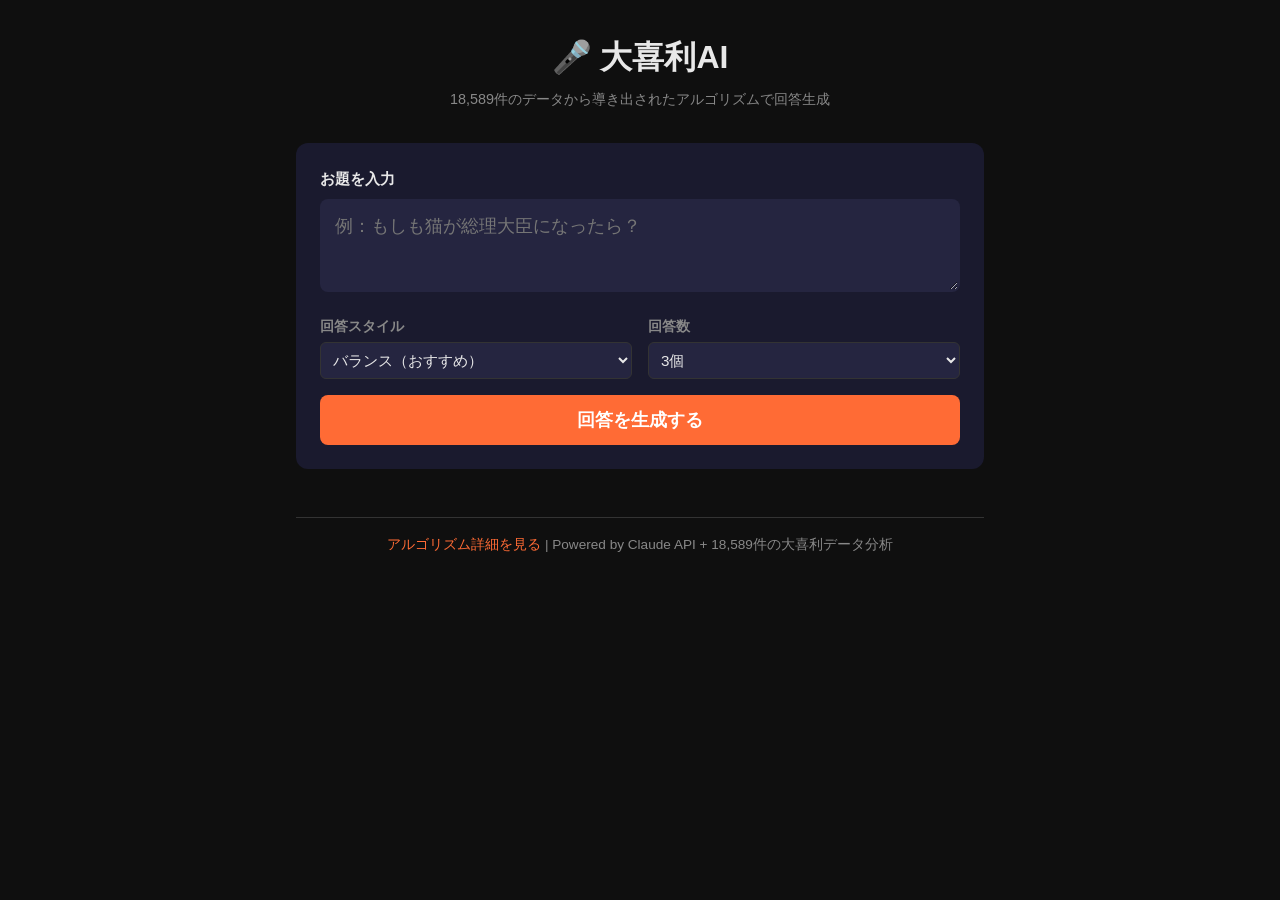
==== templates/index.html @ 943953a9 "大喜利回答AIジェネレーター初期コミット 18,589件の大喜利データベースを分析し、7大テクニックを導出。 Flask + Claude APIによるWeb回答生成ツール。  Co-Authored" ====
<!DOCTYPE html>
<html lang="ja">
<head>
    <meta charset="UTF-8">
    <meta name="viewport" content="width=device-width, initial-scale=1.0">
    <title>大喜利AI - 回答ジェネレーター</title>
    <link rel="stylesheet" href="/static/style.css">
</head>
<body>
    <div class="container">
        <header>
            <h1>🎤 大喜利AI</h1>
            <p class="subtitle">18,589件のデータから導き出されたアルゴリズムで回答生成</p>
        </header>

        <main>
            <div class="input-section">
                <label for="odai">お題を入力</label>
                <textarea id="odai" placeholder="例：もしも猫が総理大臣になったら？" rows="3"></textarea>

                <div class="options">
                    <div class="option-group">
                        <label for="style">回答スタイル</label>
                        <select id="style">
                            <option value="バランス">バランス（おすすめ）</option>
                            <option value="一言キラー">一言キラー（10文字以内）</option>
                            <option value="知的ユーモア">知的ユーモア（言葉遊び）</option>
                            <option value="シュール">シュール（予想外）</option>
                            <option value="あるある">あるある（共感系）</option>
                        </select>
                    </div>
                    <div class="option-group">
                        <label for="num">回答数</label>
                        <select id="num">
                            <option value="3" selected>3個</option>
                            <option value="5">5個</option>
                            <option value="1">1個</option>
                        </select>
                    </div>
                </div>

                <button id="generate-btn" onclick="generate()">回答を生成する</button>
            </div>

            <div id="loading" class="loading hidden">
                <div class="spinner"></div>
                <p>アルゴリズム適用中...</p>
            </div>

            <div id="results" class="results hidden">
                <div class="pattern-badge" id="pattern-badge"></div>
                <div id="answers-list"></div>
            </div>

            <div id="error" class="error hidden"></div>
        </main>

        <footer>
            <a href="/algorithm">アルゴリズム詳細を見る</a>
            <span>|</span>
            <span>Powered by Claude API + 18,589件の大喜利データ分析</span>
        </footer>
    </div>

    <script>
        async function generate() {
            const odai = document.getElementById('odai').value.trim();
            if (!odai) {
                alert('お題を入力してください');
                return;
            }

            const style = document.getElementById('style').value;
            const num = parseInt(document.getElementById('num').value);
            const btn = document.getElementById('generate-btn');
            const loading = document.getElementById('loading');
            const results = document.getElementById('results');
            const error = document.getElementById('error');

            btn.disabled = true;
            loading.classList.remove('hidden');
            results.classList.add('hidden');
            error.classList.add('hidden');

            try {
                const res = await fetch('/generate', {
                    method: 'POST',
                    headers: { 'Content-Type': 'application/json' },
                    body: JSON.stringify({ odai, num_answers: num, style })
                });

                const data = await res.json();

                if (data.error) {
                    error.textContent = data.error;
                    error.classList.remove('hidden');
                    return;
                }

                const badge = document.getElementById('pattern-badge');
                badge.textContent = `お題パターン: ${data.odai_pattern}`;

                const list = document.getElementById('answers-list');
                list.innerHTML = '';

                data.answers.forEach((item, i) => {
                    const card = document.createElement('div');
                    card.className = 'answer-card';
                    card.innerHTML = `
                        <div class="answer-number">${i + 1}</div>
                        <div class="answer-text">${escapeHtml(item.answer)}</div>
                        <div class="answer-meta">
                            <span class="technique">${escapeHtml(item.technique)}</span>
                            <span class="explanation">${escapeHtml(item.explanation)}</span>
                        </div>
                    `;
                    list.appendChild(card);
                });

                results.classList.remove('hidden');
            } catch (e) {
                error.textContent = '通信エラーが発生しました: ' + e.message;
                error.classList.remove('hidden');
            } finally {
                btn.disabled = false;
                loading.classList.add('hidden');
            }
        }

        function escapeHtml(text) {
            const div = document.createElement('div');
            div.textContent = text;
            return div.innerHTML;
        }

        // Enterキーで生成
        document.getElementById('odai').addEventListener('keydown', (e) => {
            if (e.key === 'Enter' && !e.shiftKey) {
                e.preventDefault();
                generate();
            }
        });
    </script>
</body>
</html>
---- static/style.css ----
/* 大喜利AI - スタイルシート */

:root {
    --primary: #ff6b35;
    --primary-dark: #e55a2b;
    --bg: #0f0f0f;
    --surface: #1a1a2e;
    --surface-light: #252540;
    --text: #e8e8e8;
    --text-dim: #888;
    --accent: #ffd700;
    --rank-s: #ff4444;
    --rank-a: #ff8c00;
    --rank-b: #4488ff;
    --rank-c: #888;
}

* {
    margin: 0;
    padding: 0;
    box-sizing: border-box;
}

body {
    font-family: 'Hiragino Kaku Gothic ProN', 'Noto Sans JP', sans-serif;
    background: var(--bg);
    color: var(--text);
    min-height: 100vh;
    line-height: 1.6;
}

.container {
    max-width: 720px;
    margin: 0 auto;
    padding: 2rem 1rem;
}

/* Header */
header {
    text-align: center;
    margin-bottom: 2rem;
}

header h1 {
    font-size: 2rem;
    margin-bottom: 0.3rem;
}

.subtitle {
    color: var(--text-dim);
    font-size: 0.9rem;
}

/* Input Section */
.input-section {
    background: var(--surface);
    border-radius: 12px;
    padding: 1.5rem;
    margin-bottom: 1.5rem;
}

.input-section label {
    display: block;
    font-weight: bold;
    margin-bottom: 0.5rem;
    font-size: 0.95rem;
}

textarea {
    width: 100%;
    background: var(--surface-light);
    border: 2px solid transparent;
    border-radius: 8px;
    color: var(--text);
    padding: 0.8rem;
    font-size: 1.1rem;
    font-family: inherit;
    resize: vertical;
    transition: border-color 0.2s;
}

textarea:focus {
    outline: none;
    border-color: var(--primary);
}

.options {
    display: flex;
    gap: 1rem;
    margin: 1rem 0;
}

.option-group {
    flex: 1;
}

.option-group label {
    font-size: 0.85rem;
    color: var(--text-dim);
    margin-bottom: 0.3rem;
}

select {
    width: 100%;
    background: var(--surface-light);
    border: 1px solid #333;
    border-radius: 6px;
    color: var(--text);
    padding: 0.5rem;
    font-size: 0.95rem;
    font-family: inherit;
}

button {
    width: 100%;
    background: var(--primary);
    color: white;
    border: none;
    border-radius: 8px;
    padding: 0.8rem;
    font-size: 1.1rem;
    font-weight: bold;
    cursor: pointer;
    transition: background 0.2s;
    font-family: inherit;
}

button:hover {
    background: var(--primary-dark);
}

button:disabled {
    opacity: 0.5;
    cursor: not-allowed;
}

/* Loading */
.loading {
    text-align: center;
    padding: 2rem;
}

.spinner {
    width: 40px;
    height: 40px;
    border: 3px solid var(--surface-light);
    border-top-color: var(--primary);
    border-radius: 50%;
    animation: spin 0.8s linear infinite;
    margin: 0 auto 0.5rem;
}

@keyframes spin {
    to { transform: rotate(360deg); }
}

/* Results */
.results {
    margin-top: 1.5rem;
}

.pattern-badge {
    display: inline-block;
    background: var(--surface-light);
    border: 1px solid #444;
    border-radius: 20px;
    padding: 0.3rem 0.8rem;
    font-size: 0.85rem;
    color: var(--accent);
    margin-bottom: 1rem;
}

.answer-card {
    background: var(--surface);
    border-radius: 12px;
    padding: 1.2rem;
    margin-bottom: 0.8rem;
    display: flex;
    gap: 1rem;
    align-items: flex-start;
    transition: transform 0.15s;
}

.answer-card:hover {
    transform: translateX(4px);
}

.answer-number {
    background: var(--primary);
    color: white;
    width: 32px;
    height: 32px;
    border-radius: 50%;
    display: flex;
    align-items: center;
    justify-content: center;
    font-weight: bold;
    flex-shrink: 0;
}

.answer-text {
    font-size: 1.2rem;
    font-weight: bold;
    margin-bottom: 0.4rem;
}

.answer-meta {
    display: flex;
    gap: 0.8rem;
    font-size: 0.85rem;
    color: var(--text-dim);
}

.technique {
    background: var(--surface-light);
    padding: 0.15rem 0.5rem;
    border-radius: 4px;
    font-size: 0.8rem;
}

/* Error */
.error {
    background: #2a1515;
    border: 1px solid #ff4444;
    border-radius: 8px;
    padding: 1rem;
    color: #ff6666;
    text-align: center;
}

.hidden {
    display: none;
}

/* Footer */
footer {
    text-align: center;
    margin-top: 3rem;
    padding-top: 1rem;
    border-top: 1px solid #333;
    font-size: 0.85rem;
    color: var(--text-dim);
}

footer a {
    color: var(--primary);
    text-decoration: none;
}

footer a:hover {
    text-decoration: underline;
}

/* Algorithm Page */
.algorithm-page {
    line-height: 1.8;
}

.algo-section {
    margin-bottom: 2.5rem;
}

.algo-section h2 {
    font-size: 1.3rem;
    margin-bottom: 1rem;
    padding-bottom: 0.3rem;
    border-bottom: 2px solid var(--primary);
}

.stats-grid {
    display: grid;
    grid-template-columns: repeat(2, 1fr);
    gap: 0.8rem;
}

.stat-card {
    background: var(--surface);
    border-radius: 10px;
    padding: 1rem;
    text-align: center;
}

.stat-number {
    font-size: 1.5rem;
    font-weight: bold;
    color: var(--accent);
}

.stat-label {
    font-size: 0.85rem;
    color: var(--text-dim);
}

.technique-card {
    background: var(--surface);
    border-radius: 10px;
    padding: 1rem;
    margin-bottom: 0.8rem;
    display: flex;
    gap: 1rem;
    border-left: 4px solid;
}

.technique-card.rank-s { border-left-color: var(--rank-s); }
.technique-card.rank-a { border-left-color: var(--rank-a); }
.technique-card.rank-b { border-left-color: var(--rank-b); }
.technique-card.rank-c { border-left-color: var(--rank-c); }

.rank {
    font-size: 1.5rem;
    font-weight: bold;
    width: 40px;
    text-align: center;
    flex-shrink: 0;
}

.rank-s .rank { color: var(--rank-s); }
.rank-a .rank { color: var(--rank-a); }
.rank-b .rank { color: var(--rank-b); }
.rank-c .rank { color: var(--rank-c); }

.technique-content h3 {
    font-size: 1.05rem;
    margin-bottom: 0.2rem;
}

.avg-score {
    font-size: 0.85rem;
    color: var(--accent);
    margin-bottom: 0.3rem;
}

.example {
    background: var(--surface-light);
    border-radius: 6px;
    padding: 0.5rem 0.8rem;
    margin-top: 0.5rem;
    font-size: 0.9rem;
}

.pattern-table {
    width: 100%;
    border-collapse: collapse;
}

.pattern-table th, .pattern-table td {
    padding: 0.6rem 0.8rem;
    text-align: left;
    border-bottom: 1px solid #333;
}

.pattern-table th {
    color: var(--accent);
    font-size: 0.9rem;
}

.principles {
    list-style: none;
}

.principles li {
    padding: 0.5rem 0;
    padding-left: 1.5rem;
    position: relative;
}

.principles li::before {
    content: "▸";
    color: var(--primary);
    position: absolute;
    left: 0;
}

/* Responsive */
@media (max-width: 480px) {
    .options {
        flex-direction: column;
        gap: 0.5rem;
    }

    .stats-grid {
        grid-template-columns: 1fr 1fr;
    }

    header h1 {
        font-size: 1.5rem;
    }
}
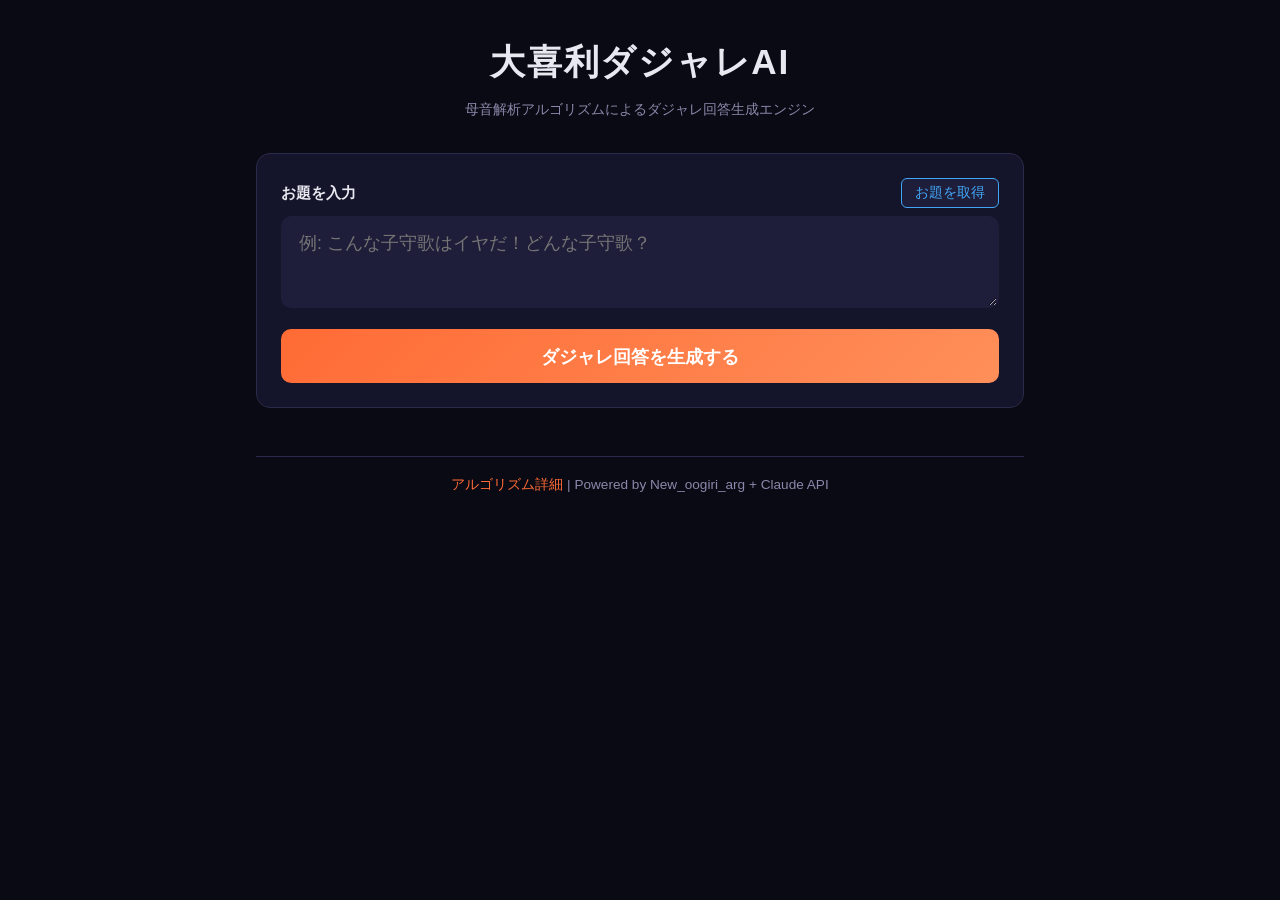
==== commit 8757bd19: "New_oogiri_argアルゴリズムに基づくダジャレ生成エンジンを実装 - dajare_engine.py: 母音変換・一致率計算の純粋Pythonモジュール   - かな→ローマ字→母音番号変" ====
--- a/templates/index.html
+++ b/templates/index.html
@@ -3,143 +3,290 @@
 <head>
     <meta charset="UTF-8">
     <meta name="viewport" content="width=device-width, initial-scale=1.0">
-    <title>大喜利AI - 回答ジェネレーター</title>
+    <title>大喜利ダジャレAI - New_oogiri_arg</title>
     <link rel="stylesheet" href="/static/style.css">
 </head>
 <body>
     <div class="container">
         <header>
-            <h1>🎤 大喜利AI</h1>
-            <p class="subtitle">18,589件のデータから導き出されたアルゴリズムで回答生成</p>
+            <h1>大喜利ダジャレAI</h1>
+            <p class="subtitle">母音解析アルゴリズムによるダジャレ回答生成エンジン</p>
         </header>
 
         <main>
+            <!-- お題入力セクション -->
             <div class="input-section">
-                <label for="odai">お題を入力</label>
-                <textarea id="odai" placeholder="例：もしも猫が総理大臣になったら？" rows="3"></textarea>
-
-                <div class="options">
-                    <div class="option-group">
-                        <label for="style">回答スタイル</label>
-                        <select id="style">
-                            <option value="バランス">バランス（おすすめ）</option>
-                            <option value="一言キラー">一言キラー（10文字以内）</option>
-                            <option value="知的ユーモア">知的ユーモア（言葉遊び）</option>
-                            <option value="シュール">シュール（予想外）</option>
-                            <option value="あるある">あるある（共感系）</option>
-                        </select>
-                    </div>
-                    <div class="option-group">
-                        <label for="num">回答数</label>
-                        <select id="num">
-                            <option value="3" selected>3個</option>
-                            <option value="5">5個</option>
-                            <option value="1">1個</option>
-                        </select>
-                    </div>
+                <div class="input-header">
+                    <label for="odai">お題を入力</label>
+                    <button class="btn-fetch" onclick="fetchOdai()" title="oogiri.appからお題を取得">
+                        お題を取得
+                    </button>
                 </div>
-
-                <button id="generate-btn" onclick="generate()">回答を生成する</button>
+                <textarea id="odai" placeholder="例: こんな子守歌はイヤだ！どんな子守歌？" rows="3"></textarea>
+
+                <!-- 取得したお題リスト -->
+                <div id="odai-list" class="odai-list hidden"></div>
+
+                <button id="generate-btn" class="btn-generate" onclick="generateStream()">
+                    ダジャレ回答を生成する
+                </button>
             </div>
 
-            <div id="loading" class="loading hidden">
-                <div class="spinner"></div>
-                <p>アルゴリズム適用中...</p>
+            <!-- アルゴリズム進捗表示 -->
+            <div id="progress" class="progress-section hidden">
+                <h2>アルゴリズム実行中</h2>
+
+                <div class="step-tracker">
+                    <!-- Step 1 -->
+                    <div class="step" id="step-1" data-status="waiting">
+                        <div class="step-header">
+                            <span class="step-icon">1</span>
+                            <span class="step-title">お題解析</span>
+                            <span class="step-status"></span>
+                        </div>
+                        <div class="step-detail" id="step-1-detail"></div>
+                    </div>
+
+                    <!-- Step 2 -->
+                    <div class="step" id="step-2" data-status="waiting">
+                        <div class="step-header">
+                            <span class="step-icon">2</span>
+                            <span class="step-title">クラスター生成</span>
+                            <span class="step-status"></span>
+                        </div>
+                        <div class="step-detail" id="step-2-detail"></div>
+                    </div>
+
+                    <!-- Step 3-4 -->
+                    <div class="step" id="step-3" data-status="waiting">
+                        <div class="step-header">
+                            <span class="step-icon">3</span>
+                            <span class="step-title">母音解析 &amp; 組み合わせ計算</span>
+                            <span class="step-status"></span>
+                        </div>
+                        <div class="step-detail" id="step-3-detail"></div>
+                    </div>
+
+                    <!-- Step 5 -->
+                    <div class="step" id="step-5" data-status="waiting">
+                        <div class="step-header">
+                            <span class="step-icon">4</span>
+                            <span class="step-title">ダジャレ回答生成</span>
+                            <span class="step-status"></span>
+                        </div>
+                        <div class="step-detail" id="step-5-detail"></div>
+                    </div>
+                </div>
             </div>
 
-            <div id="results" class="results hidden">
-                <div class="pattern-badge" id="pattern-badge"></div>
+            <!-- 結果表示 -->
+            <div id="results" class="results-section hidden">
+                <h2>生成結果</h2>
                 <div id="answers-list"></div>
             </div>
 
+            <!-- エラー表示 -->
             <div id="error" class="error hidden"></div>
         </main>
 
         <footer>
-            <a href="/algorithm">アルゴリズム詳細を見る</a>
+            <a href="/algorithm">アルゴリズム詳細</a>
             <span>|</span>
-            <span>Powered by Claude API + 18,589件の大喜利データ分析</span>
+            <span>Powered by New_oogiri_arg + Claude API</span>
         </footer>
     </div>
 
     <script>
-        async function generate() {
-            const odai = document.getElementById('odai').value.trim();
-            if (!odai) {
-                alert('お題を入力してください');
+    // ── お題取得 ──
+    let currentPage = 1;
+
+    async function fetchOdai() {
+        const listEl = document.getElementById('odai-list');
+        listEl.innerHTML = '<div class="loading-text">お題を取得中...</div>';
+        listEl.classList.remove('hidden');
+
+        try {
+            const res = await fetch(`/fetch-odai?page=${currentPage}`);
+            const data = await res.json();
+
+            if (data.error) {
+                listEl.innerHTML = `<div class="error-text">${esc(data.error)}</div>`;
                 return;
             }
 
-            const style = document.getElementById('style').value;
-            const num = parseInt(document.getElementById('num').value);
-            const btn = document.getElementById('generate-btn');
-            const loading = document.getElementById('loading');
-            const results = document.getElementById('results');
-            const error = document.getElementById('error');
-
-            btn.disabled = true;
-            loading.classList.remove('hidden');
-            results.classList.add('hidden');
-            error.classList.add('hidden');
-
-            try {
-                const res = await fetch('/generate', {
-                    method: 'POST',
-                    headers: { 'Content-Type': 'application/json' },
-                    body: JSON.stringify({ odai, num_answers: num, style })
+            let html = '<div class="odai-items">';
+            (data.odai_list || []).forEach((item, i) => {
+                html += `<div class="odai-item" onclick="selectOdai(this)" data-text="${esc(item.text)}">${i+1}. ${esc(item.text)}</div>`;
+            });
+            html += '</div>';
+            html += `<div class="odai-nav">
+                <button onclick="changePage(-1)" ${currentPage <= 1 ? 'disabled' : ''}>前へ</button>
+                <span>ページ ${currentPage}</span>
+                <button onclick="changePage(1)">次へ</button>
+            </div>`;
+            listEl.innerHTML = html;
+        } catch (e) {
+            listEl.innerHTML = `<div class="error-text">通信エラー: ${e.message}</div>`;
+        }
+    }
+
+    function changePage(dir) {
+        currentPage = Math.max(1, currentPage + dir);
+        fetchOdai();
+    }
+
+    function selectOdai(el) {
+        document.getElementById('odai').value = el.dataset.text;
+        document.querySelectorAll('.odai-item').forEach(i => i.classList.remove('selected'));
+        el.classList.add('selected');
+    }
+
+    // ── ダジャレ生成（SSE ストリーム） ──
+    function generateStream() {
+        const odai = document.getElementById('odai').value.trim();
+        if (!odai) { alert('お題を入力してください'); return; }
+
+        const btn = document.getElementById('generate-btn');
+        const progress = document.getElementById('progress');
+        const results = document.getElementById('results');
+        const error = document.getElementById('error');
+
+        btn.disabled = true;
+        btn.textContent = '生成中...';
+        progress.classList.remove('hidden');
+        results.classList.add('hidden');
+        error.classList.add('hidden');
+
+        // ステップをリセット
+        document.querySelectorAll('.step').forEach(s => {
+            s.dataset.status = 'waiting';
+            s.querySelector('.step-detail').innerHTML = '';
+        });
+
+        const source = new EventSource(`/generate-stream?odai=${encodeURIComponent(odai)}`);
+
+        source.onmessage = function(event) {
+            const msg = JSON.parse(event.data);
+            handleStepEvent(msg);
+
+            if (msg.status === 'complete' || msg.status === 'error') {
+                source.close();
+                btn.disabled = false;
+                btn.textContent = 'ダジャレ回答を生成する';
+
+                if (msg.status === 'error' && msg.step === -1) {
+                    error.textContent = msg.data.message;
+                    error.classList.remove('hidden');
+                }
+            }
+        };
+
+        source.onerror = function() {
+            source.close();
+            btn.disabled = false;
+            btn.textContent = 'ダジャレ回答を生成する';
+            error.textContent = '接続エラーが発生しました。API キーが設定されているか確認してください。';
+            error.classList.remove('hidden');
+        };
+    }
+
+    function handleStepEvent(msg) {
+        const stepEl = document.getElementById(`step-${msg.step}`);
+        if (!stepEl) return;
+
+        stepEl.dataset.status = msg.status;
+        const detail = stepEl.querySelector('.step-detail');
+
+        if (msg.status === 'processing') {
+            detail.innerHTML = `<div class="processing">${esc(msg.data.message || '処理中...')}</div>`;
+        }
+
+        if (msg.status === 'done') {
+            const d = msg.data;
+
+            if (msg.step === 1) {
+                detail.innerHTML = `
+                    <div class="result-box">
+                        <div class="result-row"><span class="label">主語（核）:</span> <strong>${esc(d.subject)}</strong></div>
+                        <div class="result-row"><span class="label">修飾語:</span> <strong>${esc((d.modifiers||[]).join('、'))}</strong></div>
+                        <div class="result-row dim">${esc(d.reasoning || '')}</div>
+                    </div>`;
+            }
+
+            if (msg.step === 2) {
+                let subSamples = (d.subject_samples||[]).map(w => `${w.text}(${w.reading}) ${w.score}点`).join('、');
+                let modSamples = (d.modifier_samples||[]).map(w => `${w.text}(${w.reading}) ${w.score}点`).join('、');
+                detail.innerHTML = `
+                    <div class="result-box">
+                        <div class="result-row"><span class="label">主語クラスター:</span> ${d.subject_cluster_size}語</div>
+                        <div class="result-row dim">例: ${esc(subSamples)}</div>
+                        <div class="result-row"><span class="label">修飾語クラスター:</span> ${d.modifier_cluster_size}語</div>
+                        <div class="result-row dim">例: ${esc(modSamples)}</div>
+                    </div>`;
+            }
+
+            if (msg.step === 3) {
+                let combosHtml = '';
+                (d.top_combinations||[]).slice(0, 5).forEach(c => {
+                    combosHtml += `
+                        <div class="combo-item">
+                            <span class="combo-rank">#${c.rank}</span>
+                            <span class="combo-words">${esc(c.subject_word)} + ${esc(c.modifier_word)}</span>
+                            <span class="combo-score">一致率${c.vowel_match_rate}%</span>
+                            <span class="combo-technique tag-${c.technique}">${esc(c.technique)}</span>
+                        </div>`;
                 });
-
-                const data = await res.json();
-
-                if (data.error) {
-                    error.textContent = data.error;
-                    error.classList.remove('hidden');
-                    return;
-                }
-
-                const badge = document.getElementById('pattern-badge');
-                badge.textContent = `お題パターン: ${data.odai_pattern}`;
-
-                const list = document.getElementById('answers-list');
-                list.innerHTML = '';
-
-                data.answers.forEach((item, i) => {
+                detail.innerHTML = `
+                    <div class="result-box">
+                        <div class="result-row"><span class="label">計算パターン:</span> ${d.total_combinations}通り</div>
+                        <div class="result-row"><span class="label">ダジャレの卵:</span> ${d.dajare_eggs_count}個</div>
+                        <div class="combos-list">${combosHtml}</div>
+                    </div>`;
+            }
+
+            if (msg.step === 5) {
+                const answers = d.answers || [];
+                const resultsEl = document.getElementById('results');
+                const listEl = document.getElementById('answers-list');
+                listEl.innerHTML = '';
+
+                answers.forEach((item, i) => {
                     const card = document.createElement('div');
                     card.className = 'answer-card';
                     card.innerHTML = `
                         <div class="answer-number">${i + 1}</div>
-                        <div class="answer-text">${escapeHtml(item.answer)}</div>
-                        <div class="answer-meta">
-                            <span class="technique">${escapeHtml(item.technique)}</span>
-                            <span class="explanation">${escapeHtml(item.explanation)}</span>
-                        </div>
-                    `;
-                    list.appendChild(card);
+                        <div class="answer-body">
+                            <div class="answer-text">${esc(item.answer)}</div>
+                            <div class="answer-meta">
+                                <span class="tag">${esc(item.technique || '')}</span>
+                                <span class="dajare-source">${esc(item.dajare_words || '')}</span>
+                            </div>
+                            <div class="answer-explain">${esc(item.explanation || '')}</div>
+                        </div>`;
+                    listEl.appendChild(card);
                 });
 
-                results.classList.remove('hidden');
-            } catch (e) {
-                error.textContent = '通信エラーが発生しました: ' + e.message;
-                error.classList.remove('hidden');
-            } finally {
-                btn.disabled = false;
-                loading.classList.add('hidden');
-            }
-        }
-
-        function escapeHtml(text) {
-            const div = document.createElement('div');
-            div.textContent = text;
-            return div.innerHTML;
-        }
-
-        // Enterキーで生成
-        document.getElementById('odai').addEventListener('keydown', (e) => {
-            if (e.key === 'Enter' && !e.shiftKey) {
-                e.preventDefault();
-                generate();
-            }
-        });
+                resultsEl.classList.remove('hidden');
+                detail.innerHTML = `<div class="result-box"><div class="result-row">${answers.length}個の回答を生成しました</div></div>`;
+            }
+        }
+    }
+
+    // ── ユーティリティ ──
+    function esc(text) {
+        if (!text) return '';
+        const d = document.createElement('div');
+        d.textContent = text;
+        return d.innerHTML;
+    }
+
+    // Ctrl+Enter で生成
+    document.getElementById('odai').addEventListener('keydown', (e) => {
+        if (e.key === 'Enter' && (e.ctrlKey || e.metaKey)) {
+            e.preventDefault();
+            generateStream();
+        }
+    });
     </script>
 </body>
 </html>
--- a/static/style.css
+++ b/static/style.css
@@ -1,388 +1,431 @@
-/* 大喜利AI - スタイルシート */
+/* 大喜利ダジャレAI - New_oogiri_arg */
 
 :root {
     --primary: #ff6b35;
     --primary-dark: #e55a2b;
-    --bg: #0f0f0f;
-    --surface: #1a1a2e;
-    --surface-light: #252540;
-    --text: #e8e8e8;
-    --text-dim: #888;
+    --bg: #0a0a14;
+    --surface: #14142a;
+    --surface-light: #1e1e3a;
+    --surface-hover: #282850;
+    --text: #e8e8f0;
+    --text-dim: #8888aa;
     --accent: #ffd700;
-    --rank-s: #ff4444;
-    --rank-a: #ff8c00;
-    --rank-b: #4488ff;
-    --rank-c: #888;
-}
-
-* {
-    margin: 0;
-    padding: 0;
-    box-sizing: border-box;
-}
+    --success: #4caf50;
+    --info: #42a5f5;
+    --warn: #ff9800;
+    --danger: #f44336;
+    --border: #2a2a4a;
+}
+
+* { margin: 0; padding: 0; box-sizing: border-box; }
 
 body {
     font-family: 'Hiragino Kaku Gothic ProN', 'Noto Sans JP', sans-serif;
     background: var(--bg);
     color: var(--text);
     min-height: 100vh;
-    line-height: 1.6;
+    line-height: 1.7;
 }
 
 .container {
-    max-width: 720px;
+    max-width: 800px;
     margin: 0 auto;
     padding: 2rem 1rem;
 }
 
 /* Header */
-header {
-    text-align: center;
-    margin-bottom: 2rem;
-}
-
-header h1 {
-    font-size: 2rem;
-    margin-bottom: 0.3rem;
-}
-
-.subtitle {
-    color: var(--text-dim);
-    font-size: 0.9rem;
-}
+header { text-align: center; margin-bottom: 2rem; }
+header h1 { font-size: 2.2rem; letter-spacing: 0.05em; }
+.subtitle { color: var(--text-dim); font-size: 0.9rem; margin-top: 0.3rem; }
 
 /* Input Section */
 .input-section {
     background: var(--surface);
-    border-radius: 12px;
+    border: 1px solid var(--border);
+    border-radius: 14px;
     padding: 1.5rem;
     margin-bottom: 1.5rem;
 }
 
-.input-section label {
-    display: block;
-    font-weight: bold;
+.input-header {
+    display: flex;
+    justify-content: space-between;
+    align-items: center;
     margin-bottom: 0.5rem;
+}
+
+.input-header label {
+    font-weight: bold;
     font-size: 0.95rem;
 }
+
+.btn-fetch {
+    background: var(--surface-light);
+    color: var(--info);
+    border: 1px solid var(--info);
+    border-radius: 6px;
+    padding: 0.3rem 0.8rem;
+    font-size: 0.85rem;
+    cursor: pointer;
+    font-family: inherit;
+    transition: all 0.2s;
+}
+
+.btn-fetch:hover { background: var(--info); color: white; }
 
 textarea {
     width: 100%;
     background: var(--surface-light);
     border: 2px solid transparent;
-    border-radius: 8px;
+    border-radius: 10px;
     color: var(--text);
-    padding: 0.8rem;
+    padding: 0.8rem 1rem;
     font-size: 1.1rem;
     font-family: inherit;
     resize: vertical;
     transition: border-color 0.2s;
 }
 
-textarea:focus {
-    outline: none;
-    border-color: var(--primary);
-}
-
-.options {
-    display: flex;
+textarea:focus { outline: none; border-color: var(--primary); }
+
+/* Odai List */
+.odai-list {
+    margin: 0.8rem 0;
+    background: var(--surface-light);
+    border-radius: 10px;
+    padding: 0.5rem;
+    max-height: 300px;
+    overflow-y: auto;
+}
+
+.odai-item {
+    padding: 0.5rem 0.8rem;
+    border-radius: 6px;
+    cursor: pointer;
+    font-size: 0.92rem;
+    transition: background 0.15s;
+}
+
+.odai-item:hover { background: var(--surface-hover); }
+.odai-item.selected { background: var(--primary); color: white; }
+
+.odai-nav {
+    display: flex;
+    justify-content: center;
+    align-items: center;
     gap: 1rem;
-    margin: 1rem 0;
-}
-
-.option-group {
-    flex: 1;
-}
-
-.option-group label {
-    font-size: 0.85rem;
-    color: var(--text-dim);
-    margin-bottom: 0.3rem;
-}
-
-select {
+    padding: 0.5rem;
+    font-size: 0.85rem;
+    color: var(--text-dim);
+}
+
+.odai-nav button {
+    width: auto;
+    padding: 0.3rem 1rem;
+    font-size: 0.85rem;
+    background: var(--surface);
+    border: 1px solid var(--border);
+}
+
+.odai-nav button:disabled { opacity: 0.3; }
+
+.loading-text, .error-text {
+    text-align: center;
+    padding: 1rem;
+    font-size: 0.9rem;
+}
+.error-text { color: var(--danger); }
+
+/* Generate Button */
+.btn-generate {
     width: 100%;
-    background: var(--surface-light);
-    border: 1px solid #333;
-    border-radius: 6px;
-    color: var(--text);
-    padding: 0.5rem;
-    font-size: 0.95rem;
-    font-family: inherit;
-}
-
-button {
-    width: 100%;
-    background: var(--primary);
+    background: linear-gradient(135deg, var(--primary), #ff8f5a);
     color: white;
     border: none;
+    border-radius: 10px;
+    padding: 0.9rem;
+    font-size: 1.15rem;
+    font-weight: bold;
+    cursor: pointer;
+    font-family: inherit;
+    transition: all 0.2s;
+    margin-top: 0.8rem;
+}
+
+.btn-generate:hover { transform: translateY(-1px); box-shadow: 0 4px 20px rgba(255,107,53,0.3); }
+.btn-generate:disabled { opacity: 0.5; cursor: not-allowed; transform: none; box-shadow: none; }
+
+/* Progress Section */
+.progress-section {
+    margin: 1.5rem 0;
+}
+
+.progress-section h2 {
+    font-size: 1.1rem;
+    margin-bottom: 1rem;
+    color: var(--accent);
+}
+
+.step-tracker {
+    display: flex;
+    flex-direction: column;
+    gap: 0.5rem;
+}
+
+.step {
+    background: var(--surface);
+    border: 1px solid var(--border);
+    border-radius: 10px;
+    padding: 0.8rem 1rem;
+    transition: all 0.3s;
+}
+
+.step[data-status="processing"] {
+    border-color: var(--warn);
+    box-shadow: 0 0 10px rgba(255,152,0,0.15);
+}
+
+.step[data-status="done"] {
+    border-color: var(--success);
+}
+
+.step[data-status="error"] {
+    border-color: var(--danger);
+}
+
+.step-header {
+    display: flex;
+    align-items: center;
+    gap: 0.6rem;
+}
+
+.step-icon {
+    width: 28px;
+    height: 28px;
+    border-radius: 50%;
+    background: var(--surface-light);
+    display: flex;
+    align-items: center;
+    justify-content: center;
+    font-weight: bold;
+    font-size: 0.85rem;
+    flex-shrink: 0;
+    transition: all 0.3s;
+}
+
+.step[data-status="processing"] .step-icon {
+    background: var(--warn);
+    color: #000;
+    animation: pulse 1.5s ease infinite;
+}
+
+.step[data-status="done"] .step-icon {
+    background: var(--success);
+    color: white;
+}
+
+@keyframes pulse {
+    0%, 100% { transform: scale(1); }
+    50% { transform: scale(1.15); }
+}
+
+.step-title {
+    font-weight: bold;
+    font-size: 0.95rem;
+    flex: 1;
+}
+
+.step-status {
+    font-size: 0.8rem;
+    color: var(--text-dim);
+}
+
+.step[data-status="processing"] .step-status::after { content: "実行中..."; color: var(--warn); }
+.step[data-status="done"] .step-status::after { content: "完了"; color: var(--success); }
+.step[data-status="error"] .step-status::after { content: "エラー"; color: var(--danger); }
+
+.step-detail {
+    margin-top: 0.5rem;
+    font-size: 0.88rem;
+}
+
+.processing {
+    color: var(--warn);
+    animation: blink 1.5s ease infinite;
+}
+
+@keyframes blink {
+    0%, 100% { opacity: 1; }
+    50% { opacity: 0.5; }
+}
+
+.result-box {
+    background: var(--surface-light);
     border-radius: 8px;
-    padding: 0.8rem;
-    font-size: 1.1rem;
-    font-weight: bold;
-    cursor: pointer;
-    transition: background 0.2s;
-    font-family: inherit;
-}
-
-button:hover {
-    background: var(--primary-dark);
-}
-
-button:disabled {
-    opacity: 0.5;
-    cursor: not-allowed;
-}
-
-/* Loading */
-.loading {
-    text-align: center;
-    padding: 2rem;
-}
-
-.spinner {
-    width: 40px;
-    height: 40px;
-    border: 3px solid var(--surface-light);
-    border-top-color: var(--primary);
-    border-radius: 50%;
-    animation: spin 0.8s linear infinite;
-    margin: 0 auto 0.5rem;
-}
-
-@keyframes spin {
-    to { transform: rotate(360deg); }
-}
-
-/* Results */
-.results {
-    margin-top: 1.5rem;
-}
-
-.pattern-badge {
-    display: inline-block;
-    background: var(--surface-light);
-    border: 1px solid #444;
-    border-radius: 20px;
-    padding: 0.3rem 0.8rem;
-    font-size: 0.85rem;
+    padding: 0.7rem 1rem;
+}
+
+.result-row {
+    padding: 0.15rem 0;
+}
+
+.result-row .label {
+    color: var(--text-dim);
+    margin-right: 0.4rem;
+}
+
+.result-row.dim {
+    color: var(--text-dim);
+    font-size: 0.82rem;
+}
+
+/* Combo List */
+.combos-list {
+    margin-top: 0.6rem;
+    display: flex;
+    flex-direction: column;
+    gap: 0.3rem;
+}
+
+.combo-item {
+    display: flex;
+    align-items: center;
+    gap: 0.5rem;
+    padding: 0.35rem 0.5rem;
+    background: var(--surface);
+    border-radius: 6px;
+    font-size: 0.85rem;
+}
+
+.combo-rank {
     color: var(--accent);
+    font-weight: bold;
+    width: 28px;
+}
+
+.combo-words { flex: 1; }
+
+.combo-score {
+    color: var(--info);
+    font-size: 0.8rem;
+}
+
+.combo-technique {
+    padding: 0.1rem 0.5rem;
+    border-radius: 4px;
+    font-size: 0.75rem;
+    background: var(--surface-light);
+    border: 1px solid var(--border);
+}
+
+/* Results Section */
+.results-section {
+    margin: 1.5rem 0;
+}
+
+.results-section h2 {
+    font-size: 1.2rem;
     margin-bottom: 1rem;
+    color: var(--accent);
 }
 
 .answer-card {
     background: var(--surface);
+    border: 1px solid var(--border);
     border-radius: 12px;
-    padding: 1.2rem;
-    margin-bottom: 0.8rem;
+    padding: 1rem 1.2rem;
+    margin-bottom: 0.7rem;
     display: flex;
     gap: 1rem;
     align-items: flex-start;
-    transition: transform 0.15s;
+    transition: all 0.2s;
 }
 
 .answer-card:hover {
-    transform: translateX(4px);
+    border-color: var(--primary);
+    transform: translateX(3px);
 }
 
 .answer-number {
-    background: var(--primary);
+    background: linear-gradient(135deg, var(--primary), #ff8f5a);
     color: white;
-    width: 32px;
-    height: 32px;
+    width: 34px;
+    height: 34px;
     border-radius: 50%;
     display: flex;
     align-items: center;
     justify-content: center;
     font-weight: bold;
+    font-size: 1rem;
     flex-shrink: 0;
 }
 
+.answer-body { flex: 1; }
+
 .answer-text {
-    font-size: 1.2rem;
+    font-size: 1.3rem;
     font-weight: bold;
     margin-bottom: 0.4rem;
+    line-height: 1.5;
 }
 
 .answer-meta {
     display: flex;
-    gap: 0.8rem;
-    font-size: 0.85rem;
-    color: var(--text-dim);
-}
-
-.technique {
-    background: var(--surface-light);
-    padding: 0.15rem 0.5rem;
+    gap: 0.6rem;
+    align-items: center;
+    flex-wrap: wrap;
+    margin-bottom: 0.3rem;
+}
+
+.tag {
+    background: var(--surface-light);
+    border: 1px solid var(--border);
+    padding: 0.1rem 0.5rem;
     border-radius: 4px;
-    font-size: 0.8rem;
+    font-size: 0.78rem;
+    color: var(--info);
+}
+
+.dajare-source {
+    font-size: 0.82rem;
+    color: var(--text-dim);
+}
+
+.answer-explain {
+    font-size: 0.82rem;
+    color: var(--text-dim);
 }
 
 /* Error */
 .error {
-    background: #2a1515;
-    border: 1px solid #ff4444;
-    border-radius: 8px;
+    background: rgba(244,67,54,0.1);
+    border: 1px solid var(--danger);
+    border-radius: 10px;
     padding: 1rem;
     color: #ff6666;
     text-align: center;
-}
-
-.hidden {
-    display: none;
-}
+    margin: 1rem 0;
+}
+
+.hidden { display: none; }
 
 /* Footer */
 footer {
     text-align: center;
     margin-top: 3rem;
     padding-top: 1rem;
-    border-top: 1px solid #333;
-    font-size: 0.85rem;
-    color: var(--text-dim);
-}
-
-footer a {
-    color: var(--primary);
-    text-decoration: none;
-}
-
-footer a:hover {
-    text-decoration: underline;
-}
-
-/* Algorithm Page */
-.algorithm-page {
-    line-height: 1.8;
-}
-
-.algo-section {
-    margin-bottom: 2.5rem;
-}
-
-.algo-section h2 {
-    font-size: 1.3rem;
-    margin-bottom: 1rem;
-    padding-bottom: 0.3rem;
-    border-bottom: 2px solid var(--primary);
-}
-
-.stats-grid {
-    display: grid;
-    grid-template-columns: repeat(2, 1fr);
-    gap: 0.8rem;
-}
-
-.stat-card {
-    background: var(--surface);
-    border-radius: 10px;
-    padding: 1rem;
-    text-align: center;
-}
-
-.stat-number {
-    font-size: 1.5rem;
-    font-weight: bold;
-    color: var(--accent);
-}
-
-.stat-label {
-    font-size: 0.85rem;
-    color: var(--text-dim);
-}
-
-.technique-card {
-    background: var(--surface);
-    border-radius: 10px;
-    padding: 1rem;
-    margin-bottom: 0.8rem;
-    display: flex;
-    gap: 1rem;
-    border-left: 4px solid;
-}
-
-.technique-card.rank-s { border-left-color: var(--rank-s); }
-.technique-card.rank-a { border-left-color: var(--rank-a); }
-.technique-card.rank-b { border-left-color: var(--rank-b); }
-.technique-card.rank-c { border-left-color: var(--rank-c); }
-
-.rank {
-    font-size: 1.5rem;
-    font-weight: bold;
-    width: 40px;
-    text-align: center;
-    flex-shrink: 0;
-}
-
-.rank-s .rank { color: var(--rank-s); }
-.rank-a .rank { color: var(--rank-a); }
-.rank-b .rank { color: var(--rank-b); }
-.rank-c .rank { color: var(--rank-c); }
-
-.technique-content h3 {
-    font-size: 1.05rem;
-    margin-bottom: 0.2rem;
-}
-
-.avg-score {
-    font-size: 0.85rem;
-    color: var(--accent);
-    margin-bottom: 0.3rem;
-}
-
-.example {
-    background: var(--surface-light);
-    border-radius: 6px;
-    padding: 0.5rem 0.8rem;
-    margin-top: 0.5rem;
-    font-size: 0.9rem;
-}
-
-.pattern-table {
-    width: 100%;
-    border-collapse: collapse;
-}
-
-.pattern-table th, .pattern-table td {
-    padding: 0.6rem 0.8rem;
-    text-align: left;
-    border-bottom: 1px solid #333;
-}
-
-.pattern-table th {
-    color: var(--accent);
-    font-size: 0.9rem;
-}
-
-.principles {
-    list-style: none;
-}
-
-.principles li {
-    padding: 0.5rem 0;
-    padding-left: 1.5rem;
-    position: relative;
-}
-
-.principles li::before {
-    content: "▸";
-    color: var(--primary);
-    position: absolute;
-    left: 0;
-}
+    border-top: 1px solid var(--border);
+    font-size: 0.85rem;
+    color: var(--text-dim);
+}
+
+footer a { color: var(--primary); text-decoration: none; }
+footer a:hover { text-decoration: underline; }
 
 /* Responsive */
 @media (max-width: 480px) {
-    .options {
-        flex-direction: column;
-        gap: 0.5rem;
-    }
-
-    .stats-grid {
-        grid-template-columns: 1fr 1fr;
-    }
-
-    header h1 {
-        font-size: 1.5rem;
-    }
-}
+    .container { padding: 1rem 0.5rem; }
+    header h1 { font-size: 1.5rem; }
+    .answer-text { font-size: 1.1rem; }
+    .combo-item { flex-wrap: wrap; }
+}
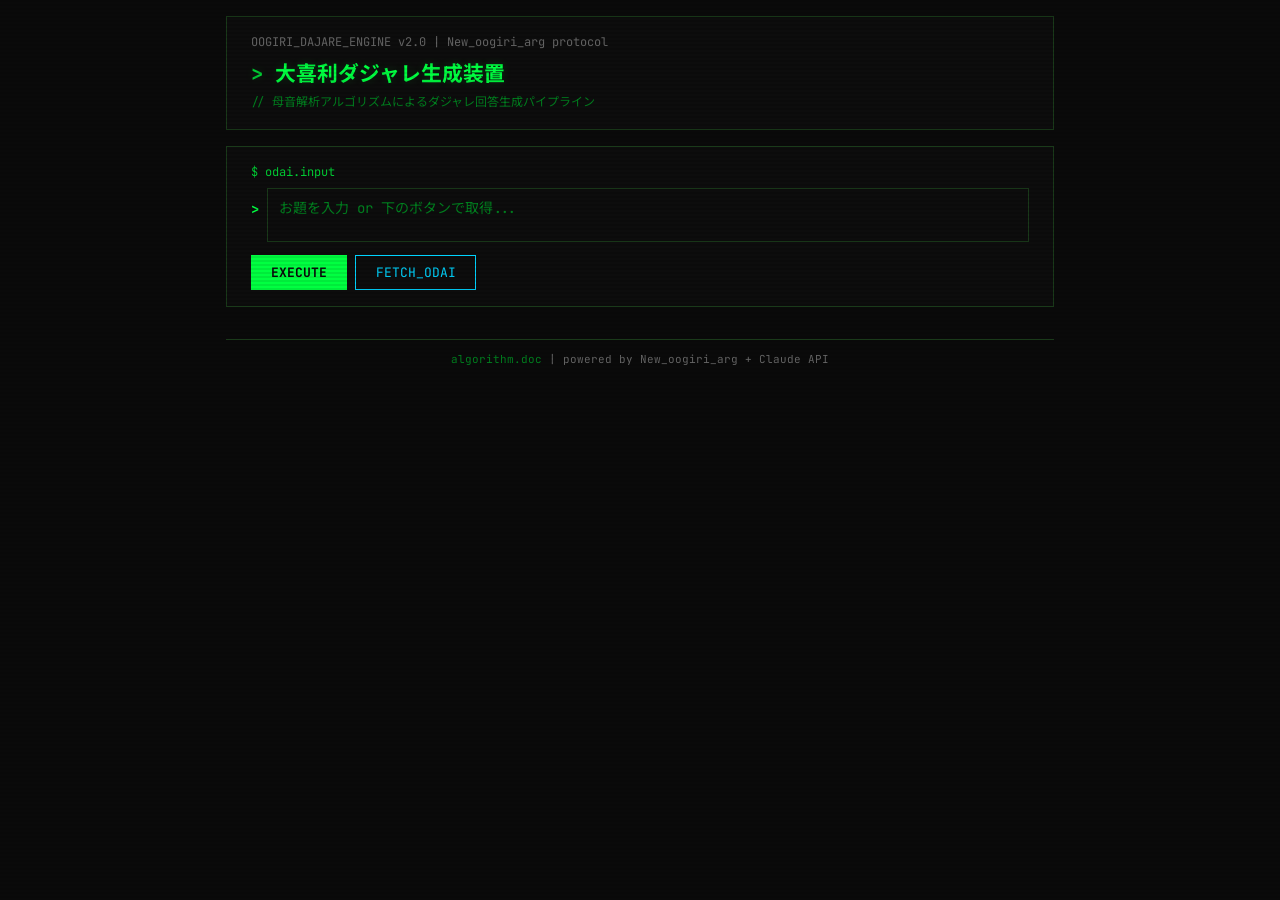
==== commit 6e412413: "ターミナル風UIに刷新 & お題取得・起動の安定性修正 - UIをCRTモニター風ターミナルデザインに全面変更   - スキャンライン効果、JetBrains Monoフォント   - 緑文字 on " ====
--- a/templates/index.html
+++ b/templates/index.html
@@ -3,290 +3,226 @@
 <head>
     <meta charset="UTF-8">
     <meta name="viewport" content="width=device-width, initial-scale=1.0">
-    <title>大喜利ダジャレAI - New_oogiri_arg</title>
+    <title>OOGIRI_DAJARE_ENGINE</title>
     <link rel="stylesheet" href="/static/style.css">
 </head>
 <body>
-    <div class="container">
-        <header>
-            <h1>大喜利ダジャレAI</h1>
-            <p class="subtitle">母音解析アルゴリズムによるダジャレ回答生成エンジン</p>
-        </header>
-
-        <main>
-            <!-- お題入力セクション -->
-            <div class="input-section">
-                <div class="input-header">
-                    <label for="odai">お題を入力</label>
-                    <button class="btn-fetch" onclick="fetchOdai()" title="oogiri.appからお題を取得">
-                        お題を取得
-                    </button>
-                </div>
-                <textarea id="odai" placeholder="例: こんな子守歌はイヤだ！どんな子守歌？" rows="3"></textarea>
-
-                <!-- 取得したお題リスト -->
-                <div id="odai-list" class="odai-list hidden"></div>
-
-                <button id="generate-btn" class="btn-generate" onclick="generateStream()">
-                    ダジャレ回答を生成する
-                </button>
+<div class="container">
+
+    <!-- Header -->
+    <header>
+        <div class="header-line">OOGIRI_DAJARE_ENGINE v2.0 | New_oogiri_arg protocol</div>
+        <h1>大喜利ダジャレ生成装置</h1>
+        <div class="subtitle">// 母音解析アルゴリズムによるダジャレ回答生成パイプライン</div>
+    </header>
+
+    <!-- Input -->
+    <div class="input-section">
+        <div class="prompt-label">odai.input</div>
+        <div class="input-row">
+            <textarea id="odai" rows="2" placeholder="お題を入力 or 下のボタンで取得..."></textarea>
+        </div>
+        <div class="btn-row">
+            <button class="btn btn-exec" id="gen-btn" onclick="run()">EXECUTE</button>
+            <button class="btn btn-fetch" onclick="fetchOdai()">FETCH_ODAI</button>
+        </div>
+
+        <!-- Odai list -->
+        <div id="odai-panel" class="odai-panel hidden">
+            <div class="odai-panel-header">oogiri.app/realtime - page <span id="page-num">1</span></div>
+            <div id="odai-items"></div>
+            <div class="odai-nav">
+                <button class="btn btn-sm" id="prev-btn" onclick="nav(-1)" disabled>&lt; prev</button>
+                <button class="btn btn-sm" onclick="nav(1)">next &gt;</button>
             </div>
-
-            <!-- アルゴリズム進捗表示 -->
-            <div id="progress" class="progress-section hidden">
-                <h2>アルゴリズム実行中</h2>
-
-                <div class="step-tracker">
-                    <!-- Step 1 -->
-                    <div class="step" id="step-1" data-status="waiting">
-                        <div class="step-header">
-                            <span class="step-icon">1</span>
-                            <span class="step-title">お題解析</span>
-                            <span class="step-status"></span>
-                        </div>
-                        <div class="step-detail" id="step-1-detail"></div>
-                    </div>
-
-                    <!-- Step 2 -->
-                    <div class="step" id="step-2" data-status="waiting">
-                        <div class="step-header">
-                            <span class="step-icon">2</span>
-                            <span class="step-title">クラスター生成</span>
-                            <span class="step-status"></span>
-                        </div>
-                        <div class="step-detail" id="step-2-detail"></div>
-                    </div>
-
-                    <!-- Step 3-4 -->
-                    <div class="step" id="step-3" data-status="waiting">
-                        <div class="step-header">
-                            <span class="step-icon">3</span>
-                            <span class="step-title">母音解析 &amp; 組み合わせ計算</span>
-                            <span class="step-status"></span>
-                        </div>
-                        <div class="step-detail" id="step-3-detail"></div>
-                    </div>
-
-                    <!-- Step 5 -->
-                    <div class="step" id="step-5" data-status="waiting">
-                        <div class="step-header">
-                            <span class="step-icon">4</span>
-                            <span class="step-title">ダジャレ回答生成</span>
-                            <span class="step-status"></span>
-                        </div>
-                        <div class="step-detail" id="step-5-detail"></div>
-                    </div>
-                </div>
-            </div>
-
-            <!-- 結果表示 -->
-            <div id="results" class="results-section hidden">
-                <h2>生成結果</h2>
-                <div id="answers-list"></div>
-            </div>
-
-            <!-- エラー表示 -->
-            <div id="error" class="error hidden"></div>
-        </main>
-
-        <footer>
-            <a href="/algorithm">アルゴリズム詳細</a>
-            <span>|</span>
-            <span>Powered by New_oogiri_arg + Claude API</span>
-        </footer>
+        </div>
     </div>
 
-    <script>
-    // ── お題取得 ──
-    let currentPage = 1;
-
-    async function fetchOdai() {
-        const listEl = document.getElementById('odai-list');
-        listEl.innerHTML = '<div class="loading-text">お題を取得中...</div>';
-        listEl.classList.remove('hidden');
-
-        try {
-            const res = await fetch(`/fetch-odai?page=${currentPage}`);
-            const data = await res.json();
-
-            if (data.error) {
-                listEl.innerHTML = `<div class="error-text">${esc(data.error)}</div>`;
-                return;
-            }
-
-            let html = '<div class="odai-items">';
-            (data.odai_list || []).forEach((item, i) => {
-                html += `<div class="odai-item" onclick="selectOdai(this)" data-text="${esc(item.text)}">${i+1}. ${esc(item.text)}</div>`;
+    <!-- Log -->
+    <div id="log-section" class="log-section hidden">
+        <div class="log-header">
+            <span>PIPELINE_LOG</span>
+            <span id="log-status" class="cursor"></span>
+        </div>
+        <div class="log-body" id="log-body"></div>
+    </div>
+
+    <!-- Results -->
+    <div id="results" class="results-section hidden">
+        <div class="results-header">OUTPUT // GENERATED_ANSWERS</div>
+        <div id="answers"></div>
+    </div>
+
+    <!-- Error -->
+    <div id="error" class="error-box hidden"></div>
+
+    <footer>
+        <a href="/algorithm">algorithm.doc</a> | powered by New_oogiri_arg + Claude API
+    </footer>
+
+</div>
+
+<script>
+let page = 1;
+
+// ── Fetch Odai ──
+async function fetchOdai() {
+    const panel = document.getElementById('odai-panel');
+    const items = document.getElementById('odai-items');
+    panel.classList.remove('hidden');
+    items.innerHTML = '<div style="padding:0.5rem;color:var(--amber)">fetching...</div>';
+    document.getElementById('page-num').textContent = page;
+
+    try {
+        const r = await fetch('/fetch-odai?page=' + page);
+        const d = await r.json();
+        if (d.error) { items.innerHTML = '<div style="padding:0.5rem;color:var(--red)">' + esc(d.error) + '</div>'; return; }
+
+        items.innerHTML = '';
+        (d.odai_list || []).forEach((o, i) => {
+            const el = document.createElement('div');
+            el.className = 'odai-item';
+            el.innerHTML = '<span class="num">[' + String(i+1).padStart(2,'0') + ']</span>' + esc(o.text);
+            el.onclick = () => {
+                document.getElementById('odai').value = o.text;
+                document.querySelectorAll('.odai-item').forEach(x => x.classList.remove('selected'));
+                el.classList.add('selected');
+            };
+            items.appendChild(el);
+        });
+    } catch(e) {
+        items.innerHTML = '<div style="padding:0.5rem;color:var(--red)">connection error: ' + esc(e.message) + '</div>';
+    }
+
+    document.getElementById('prev-btn').disabled = (page <= 1);
+}
+
+function nav(d) { page = Math.max(1, page + d); fetchOdai(); }
+
+// ── Run Pipeline (SSE) ──
+function run() {
+    const odai = document.getElementById('odai').value.trim();
+    if (!odai) return;
+
+    const btn = document.getElementById('gen-btn');
+    const logSec = document.getElementById('log-section');
+    const logBody = document.getElementById('log-body');
+    const logStatus = document.getElementById('log-status');
+    const results = document.getElementById('results');
+    const errorBox = document.getElementById('error');
+
+    btn.disabled = true;
+    btn.textContent = 'RUNNING...';
+    logSec.classList.remove('hidden');
+    logBody.innerHTML = '';
+    results.classList.add('hidden');
+    errorBox.classList.add('hidden');
+    logStatus.textContent = 'running';
+    logStatus.classList.add('cursor');
+
+    addLog('info', 'pipeline.start("' + odai + '")');
+
+    const src = new EventSource('/generate-stream?odai=' + encodeURIComponent(odai));
+
+    src.onmessage = function(ev) {
+        const msg = JSON.parse(ev.data);
+        handleMsg(msg);
+        if (msg.status === 'complete' || (msg.status === 'error' && msg.step === -1)) {
+            src.close();
+            btn.disabled = false;
+            btn.textContent = 'EXECUTE';
+            logStatus.textContent = msg.status === 'complete' ? 'done' : 'error';
+            logStatus.classList.remove('cursor');
+            if (msg.status === 'complete') addLog('done', 'pipeline.complete()');
+            if (msg.step === -1) { errorBox.textContent = msg.data.message; errorBox.classList.remove('hidden'); }
+        }
+    };
+
+    src.onerror = function() {
+        src.close();
+        btn.disabled = false;
+        btn.textContent = 'EXECUTE';
+        logStatus.textContent = 'error';
+        logStatus.classList.remove('cursor');
+        addLog('error', 'connection lost - APIキーが設定されているか確認してください');
+    };
+}
+
+const STEP_NAMES = {1:'parse_odai', 2:'generate_clusters', 3:'vowel_analysis', 5:'generate_answers'};
+
+function handleMsg(msg) {
+    const name = STEP_NAMES[msg.step] || ('step_' + msg.step);
+
+    if (msg.status === 'processing') {
+        addLog('processing', name + '() ... ' + (msg.data.message || ''));
+    }
+
+    if (msg.status === 'done') {
+        addLog('done', name + '() -> OK');
+        const d = msg.data;
+
+        if (msg.step === 1) {
+            addDetail('subject: "' + (d.subject||'') + '"  modifiers: [' + (d.modifiers||[]).join(', ') + ']');
+        }
+
+        if (msg.step === 2) {
+            const ss = (d.subject_samples||[]).map(w => w.text+'('+w.score+')').join(', ');
+            const ms = (d.modifier_samples||[]).map(w => w.text+'('+w.score+')').join(', ');
+            addDetail('sub_cluster[' + d.subject_cluster_size + ']: ' + ss + ' ...');
+            addDetail('mod_cluster[' + d.modifier_cluster_size + ']: ' + ms + ' ...');
+        }
+
+        if (msg.step === 3) {
+            addDetail('combinations: ' + d.total_combinations + '  dajare_eggs: ' + d.dajare_eggs_count);
+            (d.top_combinations||[]).slice(0,5).forEach((c,i) => {
+                addDetail('#' + c.rank + ' ' + c.subject_word + ' + ' + c.modifier_word + '  match:' + c.vowel_match_rate + '%  [' + c.technique + ']');
             });
-            html += '</div>';
-            html += `<div class="odai-nav">
-                <button onclick="changePage(-1)" ${currentPage <= 1 ? 'disabled' : ''}>前へ</button>
-                <span>ページ ${currentPage}</span>
-                <button onclick="changePage(1)">次へ</button>
-            </div>`;
-            listEl.innerHTML = html;
-        } catch (e) {
-            listEl.innerHTML = `<div class="error-text">通信エラー: ${e.message}</div>`;
+        }
+
+        if (msg.step === 5) {
+            showResults(d.answers || []);
         }
     }
-
-    function changePage(dir) {
-        currentPage = Math.max(1, currentPage + dir);
-        fetchOdai();
-    }
-
-    function selectOdai(el) {
-        document.getElementById('odai').value = el.dataset.text;
-        document.querySelectorAll('.odai-item').forEach(i => i.classList.remove('selected'));
-        el.classList.add('selected');
-    }
-
-    // ── ダジャレ生成（SSE ストリーム） ──
-    function generateStream() {
-        const odai = document.getElementById('odai').value.trim();
-        if (!odai) { alert('お題を入力してください'); return; }
-
-        const btn = document.getElementById('generate-btn');
-        const progress = document.getElementById('progress');
-        const results = document.getElementById('results');
-        const error = document.getElementById('error');
-
-        btn.disabled = true;
-        btn.textContent = '生成中...';
-        progress.classList.remove('hidden');
-        results.classList.add('hidden');
-        error.classList.add('hidden');
-
-        // ステップをリセット
-        document.querySelectorAll('.step').forEach(s => {
-            s.dataset.status = 'waiting';
-            s.querySelector('.step-detail').innerHTML = '';
-        });
-
-        const source = new EventSource(`/generate-stream?odai=${encodeURIComponent(odai)}`);
-
-        source.onmessage = function(event) {
-            const msg = JSON.parse(event.data);
-            handleStepEvent(msg);
-
-            if (msg.status === 'complete' || msg.status === 'error') {
-                source.close();
-                btn.disabled = false;
-                btn.textContent = 'ダジャレ回答を生成する';
-
-                if (msg.status === 'error' && msg.step === -1) {
-                    error.textContent = msg.data.message;
-                    error.classList.remove('hidden');
-                }
-            }
-        };
-
-        source.onerror = function() {
-            source.close();
-            btn.disabled = false;
-            btn.textContent = 'ダジャレ回答を生成する';
-            error.textContent = '接続エラーが発生しました。API キーが設定されているか確認してください。';
-            error.classList.remove('hidden');
-        };
-    }
-
-    function handleStepEvent(msg) {
-        const stepEl = document.getElementById(`step-${msg.step}`);
-        if (!stepEl) return;
-
-        stepEl.dataset.status = msg.status;
-        const detail = stepEl.querySelector('.step-detail');
-
-        if (msg.status === 'processing') {
-            detail.innerHTML = `<div class="processing">${esc(msg.data.message || '処理中...')}</div>`;
-        }
-
-        if (msg.status === 'done') {
-            const d = msg.data;
-
-            if (msg.step === 1) {
-                detail.innerHTML = `
-                    <div class="result-box">
-                        <div class="result-row"><span class="label">主語（核）:</span> <strong>${esc(d.subject)}</strong></div>
-                        <div class="result-row"><span class="label">修飾語:</span> <strong>${esc((d.modifiers||[]).join('、'))}</strong></div>
-                        <div class="result-row dim">${esc(d.reasoning || '')}</div>
-                    </div>`;
-            }
-
-            if (msg.step === 2) {
-                let subSamples = (d.subject_samples||[]).map(w => `${w.text}(${w.reading}) ${w.score}点`).join('、');
-                let modSamples = (d.modifier_samples||[]).map(w => `${w.text}(${w.reading}) ${w.score}点`).join('、');
-                detail.innerHTML = `
-                    <div class="result-box">
-                        <div class="result-row"><span class="label">主語クラスター:</span> ${d.subject_cluster_size}語</div>
-                        <div class="result-row dim">例: ${esc(subSamples)}</div>
-                        <div class="result-row"><span class="label">修飾語クラスター:</span> ${d.modifier_cluster_size}語</div>
-                        <div class="result-row dim">例: ${esc(modSamples)}</div>
-                    </div>`;
-            }
-
-            if (msg.step === 3) {
-                let combosHtml = '';
-                (d.top_combinations||[]).slice(0, 5).forEach(c => {
-                    combosHtml += `
-                        <div class="combo-item">
-                            <span class="combo-rank">#${c.rank}</span>
-                            <span class="combo-words">${esc(c.subject_word)} + ${esc(c.modifier_word)}</span>
-                            <span class="combo-score">一致率${c.vowel_match_rate}%</span>
-                            <span class="combo-technique tag-${c.technique}">${esc(c.technique)}</span>
-                        </div>`;
-                });
-                detail.innerHTML = `
-                    <div class="result-box">
-                        <div class="result-row"><span class="label">計算パターン:</span> ${d.total_combinations}通り</div>
-                        <div class="result-row"><span class="label">ダジャレの卵:</span> ${d.dajare_eggs_count}個</div>
-                        <div class="combos-list">${combosHtml}</div>
-                    </div>`;
-            }
-
-            if (msg.step === 5) {
-                const answers = d.answers || [];
-                const resultsEl = document.getElementById('results');
-                const listEl = document.getElementById('answers-list');
-                listEl.innerHTML = '';
-
-                answers.forEach((item, i) => {
-                    const card = document.createElement('div');
-                    card.className = 'answer-card';
-                    card.innerHTML = `
-                        <div class="answer-number">${i + 1}</div>
-                        <div class="answer-body">
-                            <div class="answer-text">${esc(item.answer)}</div>
-                            <div class="answer-meta">
-                                <span class="tag">${esc(item.technique || '')}</span>
-                                <span class="dajare-source">${esc(item.dajare_words || '')}</span>
-                            </div>
-                            <div class="answer-explain">${esc(item.explanation || '')}</div>
-                        </div>`;
-                    listEl.appendChild(card);
-                });
-
-                resultsEl.classList.remove('hidden');
-                detail.innerHTML = `<div class="result-box"><div class="result-row">${answers.length}個の回答を生成しました</div></div>`;
-            }
-        }
-    }
-
-    // ── ユーティリティ ──
-    function esc(text) {
-        if (!text) return '';
-        const d = document.createElement('div');
-        d.textContent = text;
-        return d.innerHTML;
-    }
-
-    // Ctrl+Enter で生成
-    document.getElementById('odai').addEventListener('keydown', (e) => {
-        if (e.key === 'Enter' && (e.ctrlKey || e.metaKey)) {
-            e.preventDefault();
-            generateStream();
-        }
+}
+
+function showResults(answers) {
+    const el = document.getElementById('answers');
+    el.innerHTML = '';
+    answers.forEach((a, i) => {
+        el.innerHTML += '<div class="answer-item">'
+            + '<div class="answer-text"><span class="answer-num">[' + (i+1) + ']</span> ' + esc(a.answer) + '</div>'
+            + '<div class="answer-meta">'
+            + '<span class="tag">' + esc(a.technique||'') + '</span>'
+            + '<span>' + esc(a.dajare_words||'') + '</span>'
+            + '<span>' + esc(a.explanation||'') + '</span>'
+            + '</div></div>';
     });
-    </script>
+    document.getElementById('results').classList.remove('hidden');
+}
+
+function addLog(cls, text) {
+    const b = document.getElementById('log-body');
+    const ts = new Date().toLocaleTimeString('ja-JP', {hour:'2-digit',minute:'2-digit',second:'2-digit'});
+    b.innerHTML += '<div class="log-line ' + cls + '"><span class="ts">' + ts + '</span>' + esc(text) + '</div>';
+    b.scrollTop = b.scrollHeight;
+}
+
+function addDetail(text) {
+    const b = document.getElementById('log-body');
+    b.innerHTML += '<div class="log-detail">' + esc(text) + '</div>';
+    b.scrollTop = b.scrollHeight;
+}
+
+function esc(t) {
+    if (!t) return '';
+    const d = document.createElement('div');
+    d.textContent = t;
+    return d.innerHTML;
+}
+
+document.getElementById('odai').addEventListener('keydown', e => {
+    if (e.key === 'Enter' && (e.ctrlKey || e.metaKey)) { e.preventDefault(); run(); }
+});
+</script>
 </body>
 </html>
--- a/static/style.css
+++ b/static/style.css
@@ -1,431 +1,369 @@
-/* 大喜利ダジャレAI - New_oogiri_arg */
+/* ============================================
+   大喜利ダジャレAI - Terminal Style
+   ============================================ */
+
+@import url('https://fonts.googleapis.com/css2?family=JetBrains+Mono:wght@300;400;500;700&family=Noto+Sans+JP:wght@400;700&display=swap');
 
 :root {
-    --primary: #ff6b35;
-    --primary-dark: #e55a2b;
-    --bg: #0a0a14;
-    --surface: #14142a;
-    --surface-light: #1e1e3a;
-    --surface-hover: #282850;
-    --text: #e8e8f0;
-    --text-dim: #8888aa;
-    --accent: #ffd700;
-    --success: #4caf50;
-    --info: #42a5f5;
-    --warn: #ff9800;
-    --danger: #f44336;
-    --border: #2a2a4a;
+    --green: #00ff41;
+    --green-dim: #00cc33;
+    --green-dark: #00801f;
+    --green-glow: rgba(0, 255, 65, 0.15);
+    --amber: #ffb000;
+    --amber-dim: #cc8d00;
+    --red: #ff3333;
+    --cyan: #00d4ff;
+    --white: #d0d0d0;
+    --gray: #666;
+    --bg: #0a0a0a;
+    --bg-light: #111;
+    --bg-panel: #0d0d0d;
+    --border: #1a3a1a;
 }
 
 * { margin: 0; padding: 0; box-sizing: border-box; }
 
 body {
-    font-family: 'Hiragino Kaku Gothic ProN', 'Noto Sans JP', sans-serif;
+    font-family: 'JetBrains Mono', 'Noto Sans JP', monospace;
     background: var(--bg);
-    color: var(--text);
+    color: var(--green);
     min-height: 100vh;
-    line-height: 1.7;
+    line-height: 1.6;
+    font-size: 14px;
+}
+
+/* スキャンライン効果 */
+body::after {
+    content: "";
+    position: fixed;
+    inset: 0;
+    background: repeating-linear-gradient(
+        0deg,
+        transparent,
+        transparent 2px,
+        rgba(0, 0, 0, 0.08) 2px,
+        rgba(0, 0, 0, 0.08) 4px
+    );
+    pointer-events: none;
+    z-index: 9999;
 }
 
 .container {
-    max-width: 800px;
+    max-width: 860px;
     margin: 0 auto;
-    padding: 2rem 1rem;
-}
-
-/* Header */
-header { text-align: center; margin-bottom: 2rem; }
-header h1 { font-size: 2.2rem; letter-spacing: 0.05em; }
-.subtitle { color: var(--text-dim); font-size: 0.9rem; margin-top: 0.3rem; }
-
-/* Input Section */
+    padding: 1rem;
+}
+
+/* ── Header ── */
+header {
+    border: 1px solid var(--border);
+    padding: 1rem 1.5rem;
+    margin-bottom: 1rem;
+    background: var(--bg-panel);
+}
+
+.header-line {
+    color: var(--gray);
+    font-size: 12px;
+    margin-bottom: 0.3rem;
+}
+
+header h1 {
+    color: var(--green);
+    font-size: 1.3rem;
+    font-weight: 700;
+    text-shadow: 0 0 10px var(--green-glow);
+}
+
+header h1::before { content: "> "; color: var(--green-dim); }
+
+.subtitle {
+    color: var(--green-dark);
+    font-size: 12px;
+    margin-top: 0.2rem;
+}
+
+/* ── Input Section ── */
 .input-section {
-    background: var(--surface);
-    border: 1px solid var(--border);
-    border-radius: 14px;
-    padding: 1.5rem;
-    margin-bottom: 1.5rem;
-}
-
-.input-header {
-    display: flex;
-    justify-content: space-between;
-    align-items: center;
-    margin-bottom: 0.5rem;
-}
-
-.input-header label {
+    border: 1px solid var(--border);
+    padding: 1rem 1.5rem;
+    margin-bottom: 1rem;
+    background: var(--bg-panel);
+}
+
+.prompt-label {
+    color: var(--green-dim);
+    font-size: 12px;
+    margin-bottom: 0.4rem;
+}
+
+.prompt-label::before { content: "$ "; }
+
+.input-row {
+    display: flex;
+    gap: 0.5rem;
+    align-items: flex-start;
+}
+
+.input-row::before {
+    content: ">";
+    color: var(--green);
+    padding-top: 0.6rem;
     font-weight: bold;
-    font-size: 0.95rem;
+}
+
+textarea {
+    flex: 1;
+    background: transparent;
+    border: 1px solid var(--border);
+    color: var(--green);
+    padding: 0.5rem 0.7rem;
+    font-family: inherit;
+    font-size: 14px;
+    resize: none;
+    caret-color: var(--green);
+    outline: none;
+}
+
+textarea:focus { border-color: var(--green-dark); }
+textarea::placeholder { color: var(--green-dark); }
+
+/* ── Buttons ── */
+.btn-row {
+    display: flex;
+    gap: 0.5rem;
+    margin-top: 0.8rem;
+}
+
+.btn {
+    font-family: inherit;
+    font-size: 13px;
+    padding: 0.5rem 1.2rem;
+    cursor: pointer;
+    border: 1px solid;
+    background: transparent;
+    transition: all 0.15s;
+}
+
+.btn-exec {
+    color: var(--bg);
+    background: var(--green);
+    border-color: var(--green);
+    font-weight: 700;
+}
+
+.btn-exec:hover {
+    background: var(--green-dim);
+    box-shadow: 0 0 12px var(--green-glow);
+}
+
+.btn-exec:disabled {
+    opacity: 0.3;
+    cursor: not-allowed;
+    box-shadow: none;
 }
 
 .btn-fetch {
-    background: var(--surface-light);
-    color: var(--info);
-    border: 1px solid var(--info);
-    border-radius: 6px;
-    padding: 0.3rem 0.8rem;
-    font-size: 0.85rem;
+    color: var(--cyan);
+    border-color: var(--cyan);
+}
+
+.btn-fetch:hover {
+    background: rgba(0, 212, 255, 0.1);
+}
+
+.btn-sm {
+    padding: 0.3rem 0.7rem;
+    font-size: 12px;
+}
+
+/* ── Odai List ── */
+.odai-panel {
+    border: 1px solid var(--border);
+    margin-top: 0.8rem;
+    max-height: 260px;
+    overflow-y: auto;
+}
+
+.odai-panel-header {
+    padding: 0.4rem 0.7rem;
+    background: var(--border);
+    color: var(--green-dim);
+    font-size: 11px;
+}
+
+.odai-item {
+    padding: 0.4rem 0.7rem;
     cursor: pointer;
-    font-family: inherit;
-    transition: all 0.2s;
-}
-
-.btn-fetch:hover { background: var(--info); color: white; }
-
-textarea {
-    width: 100%;
-    background: var(--surface-light);
-    border: 2px solid transparent;
-    border-radius: 10px;
-    color: var(--text);
-    padding: 0.8rem 1rem;
-    font-size: 1.1rem;
-    font-family: inherit;
-    resize: vertical;
-    transition: border-color 0.2s;
-}
-
-textarea:focus { outline: none; border-color: var(--primary); }
-
-/* Odai List */
-.odai-list {
-    margin: 0.8rem 0;
-    background: var(--surface-light);
-    border-radius: 10px;
-    padding: 0.5rem;
-    max-height: 300px;
-    overflow-y: auto;
-}
-
-.odai-item {
-    padding: 0.5rem 0.8rem;
-    border-radius: 6px;
-    cursor: pointer;
-    font-size: 0.92rem;
-    transition: background 0.15s;
-}
-
-.odai-item:hover { background: var(--surface-hover); }
-.odai-item.selected { background: var(--primary); color: white; }
+    font-size: 13px;
+    color: var(--white);
+    border-bottom: 1px solid #111;
+    transition: background 0.1s;
+}
+
+.odai-item:hover { background: rgba(0, 255, 65, 0.05); }
+.odai-item.selected { background: var(--green-dark); color: var(--bg); }
+
+.odai-item .num { color: var(--green-dim); margin-right: 0.5rem; }
 
 .odai-nav {
     display: flex;
     justify-content: center;
-    align-items: center;
     gap: 1rem;
     padding: 0.5rem;
-    font-size: 0.85rem;
-    color: var(--text-dim);
-}
-
-.odai-nav button {
-    width: auto;
-    padding: 0.3rem 1rem;
-    font-size: 0.85rem;
-    background: var(--surface);
-    border: 1px solid var(--border);
-}
-
-.odai-nav button:disabled { opacity: 0.3; }
-
-.loading-text, .error-text {
+    border-top: 1px solid var(--border);
+    font-size: 12px;
+    color: var(--gray);
+}
+
+.odai-nav .btn { padding: 0.2rem 0.6rem; font-size: 11px; color: var(--green-dim); border-color: var(--border); }
+.odai-nav .btn:disabled { opacity: 0.2; }
+
+/* ── Progress / Log ── */
+.log-section {
+    border: 1px solid var(--border);
+    margin-bottom: 1rem;
+    background: var(--bg-panel);
+}
+
+.log-header {
+    padding: 0.4rem 0.7rem;
+    background: var(--border);
+    font-size: 11px;
+    color: var(--green-dim);
+    display: flex;
+    justify-content: space-between;
+}
+
+.log-body {
+    padding: 0.7rem;
+    font-size: 13px;
+    max-height: 400px;
+    overflow-y: auto;
+}
+
+.log-line {
+    margin-bottom: 0.3rem;
+    padding-left: 1em;
+    text-indent: -1em;
+}
+
+.log-line .ts {
+    color: var(--gray);
+    font-size: 11px;
+    margin-right: 0.5rem;
+}
+
+.log-line.processing { color: var(--amber); }
+.log-line.done { color: var(--green); }
+.log-line.error { color: var(--red); }
+.log-line.info { color: var(--white); }
+
+.log-detail {
+    margin: 0.3rem 0 0.5rem 1.5rem;
+    padding: 0.4rem 0.7rem;
+    border-left: 2px solid var(--border);
+    font-size: 12px;
+    color: var(--green-dark);
+}
+
+.log-detail strong { color: var(--green-dim); font-weight: 500; }
+
+/* ── Blink cursor ── */
+.cursor::after {
+    content: "_";
+    animation: blink 0.8s step-end infinite;
+}
+@keyframes blink {
+    50% { opacity: 0; }
+}
+
+/* ── Results ── */
+.results-section {
+    border: 1px solid var(--green-dark);
+    margin-bottom: 1rem;
+    background: var(--bg-panel);
+}
+
+.results-header {
+    padding: 0.5rem 0.7rem;
+    background: var(--green-dark);
+    color: var(--bg);
+    font-size: 12px;
+    font-weight: 700;
+}
+
+.answer-item {
+    padding: 0.7rem;
+    border-bottom: 1px solid #111;
+}
+
+.answer-item:last-child { border-bottom: none; }
+
+.answer-num {
+    color: var(--amber);
+    font-weight: 700;
+    margin-right: 0.5rem;
+}
+
+.answer-text {
+    color: var(--green);
+    font-size: 16px;
+    font-weight: 700;
+    text-shadow: 0 0 8px var(--green-glow);
+    margin-bottom: 0.3rem;
+    font-family: 'Noto Sans JP', sans-serif;
+}
+
+.answer-meta {
+    font-size: 11px;
+    color: var(--gray);
+    display: flex;
+    gap: 1rem;
+    flex-wrap: wrap;
+}
+
+.answer-meta .tag {
+    color: var(--cyan);
+    border: 1px solid rgba(0,212,255,0.3);
+    padding: 0.1rem 0.4rem;
+}
+
+/* ── Error ── */
+.error-box {
+    border: 1px solid var(--red);
+    padding: 0.7rem;
+    color: var(--red);
+    font-size: 13px;
+    margin: 1rem 0;
+}
+
+.error-box::before { content: "[ERROR] "; font-weight: 700; }
+
+/* ── Footer ── */
+footer {
+    border-top: 1px solid var(--border);
+    padding: 0.7rem 0;
+    font-size: 11px;
+    color: var(--gray);
     text-align: center;
-    padding: 1rem;
-    font-size: 0.9rem;
-}
-.error-text { color: var(--danger); }
-
-/* Generate Button */
-.btn-generate {
-    width: 100%;
-    background: linear-gradient(135deg, var(--primary), #ff8f5a);
-    color: white;
-    border: none;
-    border-radius: 10px;
-    padding: 0.9rem;
-    font-size: 1.15rem;
-    font-weight: bold;
-    cursor: pointer;
-    font-family: inherit;
-    transition: all 0.2s;
-    margin-top: 0.8rem;
-}
-
-.btn-generate:hover { transform: translateY(-1px); box-shadow: 0 4px 20px rgba(255,107,53,0.3); }
-.btn-generate:disabled { opacity: 0.5; cursor: not-allowed; transform: none; box-shadow: none; }
-
-/* Progress Section */
-.progress-section {
-    margin: 1.5rem 0;
-}
-
-.progress-section h2 {
-    font-size: 1.1rem;
-    margin-bottom: 1rem;
-    color: var(--accent);
-}
-
-.step-tracker {
-    display: flex;
-    flex-direction: column;
-    gap: 0.5rem;
-}
-
-.step {
-    background: var(--surface);
-    border: 1px solid var(--border);
-    border-radius: 10px;
-    padding: 0.8rem 1rem;
-    transition: all 0.3s;
-}
-
-.step[data-status="processing"] {
-    border-color: var(--warn);
-    box-shadow: 0 0 10px rgba(255,152,0,0.15);
-}
-
-.step[data-status="done"] {
-    border-color: var(--success);
-}
-
-.step[data-status="error"] {
-    border-color: var(--danger);
-}
-
-.step-header {
-    display: flex;
-    align-items: center;
-    gap: 0.6rem;
-}
-
-.step-icon {
-    width: 28px;
-    height: 28px;
-    border-radius: 50%;
-    background: var(--surface-light);
-    display: flex;
-    align-items: center;
-    justify-content: center;
-    font-weight: bold;
-    font-size: 0.85rem;
-    flex-shrink: 0;
-    transition: all 0.3s;
-}
-
-.step[data-status="processing"] .step-icon {
-    background: var(--warn);
-    color: #000;
-    animation: pulse 1.5s ease infinite;
-}
-
-.step[data-status="done"] .step-icon {
-    background: var(--success);
-    color: white;
-}
-
-@keyframes pulse {
-    0%, 100% { transform: scale(1); }
-    50% { transform: scale(1.15); }
-}
-
-.step-title {
-    font-weight: bold;
-    font-size: 0.95rem;
-    flex: 1;
-}
-
-.step-status {
-    font-size: 0.8rem;
-    color: var(--text-dim);
-}
-
-.step[data-status="processing"] .step-status::after { content: "実行中..."; color: var(--warn); }
-.step[data-status="done"] .step-status::after { content: "完了"; color: var(--success); }
-.step[data-status="error"] .step-status::after { content: "エラー"; color: var(--danger); }
-
-.step-detail {
-    margin-top: 0.5rem;
-    font-size: 0.88rem;
-}
-
-.processing {
-    color: var(--warn);
-    animation: blink 1.5s ease infinite;
-}
-
-@keyframes blink {
-    0%, 100% { opacity: 1; }
-    50% { opacity: 0.5; }
-}
-
-.result-box {
-    background: var(--surface-light);
-    border-radius: 8px;
-    padding: 0.7rem 1rem;
-}
-
-.result-row {
-    padding: 0.15rem 0;
-}
-
-.result-row .label {
-    color: var(--text-dim);
-    margin-right: 0.4rem;
-}
-
-.result-row.dim {
-    color: var(--text-dim);
-    font-size: 0.82rem;
-}
-
-/* Combo List */
-.combos-list {
-    margin-top: 0.6rem;
-    display: flex;
-    flex-direction: column;
-    gap: 0.3rem;
-}
-
-.combo-item {
-    display: flex;
-    align-items: center;
-    gap: 0.5rem;
-    padding: 0.35rem 0.5rem;
-    background: var(--surface);
-    border-radius: 6px;
-    font-size: 0.85rem;
-}
-
-.combo-rank {
-    color: var(--accent);
-    font-weight: bold;
-    width: 28px;
-}
-
-.combo-words { flex: 1; }
-
-.combo-score {
-    color: var(--info);
-    font-size: 0.8rem;
-}
-
-.combo-technique {
-    padding: 0.1rem 0.5rem;
-    border-radius: 4px;
-    font-size: 0.75rem;
-    background: var(--surface-light);
-    border: 1px solid var(--border);
-}
-
-/* Results Section */
-.results-section {
-    margin: 1.5rem 0;
-}
-
-.results-section h2 {
-    font-size: 1.2rem;
-    margin-bottom: 1rem;
-    color: var(--accent);
-}
-
-.answer-card {
-    background: var(--surface);
-    border: 1px solid var(--border);
-    border-radius: 12px;
-    padding: 1rem 1.2rem;
-    margin-bottom: 0.7rem;
-    display: flex;
-    gap: 1rem;
-    align-items: flex-start;
-    transition: all 0.2s;
-}
-
-.answer-card:hover {
-    border-color: var(--primary);
-    transform: translateX(3px);
-}
-
-.answer-number {
-    background: linear-gradient(135deg, var(--primary), #ff8f5a);
-    color: white;
-    width: 34px;
-    height: 34px;
-    border-radius: 50%;
-    display: flex;
-    align-items: center;
-    justify-content: center;
-    font-weight: bold;
-    font-size: 1rem;
-    flex-shrink: 0;
-}
-
-.answer-body { flex: 1; }
-
-.answer-text {
-    font-size: 1.3rem;
-    font-weight: bold;
-    margin-bottom: 0.4rem;
-    line-height: 1.5;
-}
-
-.answer-meta {
-    display: flex;
-    gap: 0.6rem;
-    align-items: center;
-    flex-wrap: wrap;
-    margin-bottom: 0.3rem;
-}
-
-.tag {
-    background: var(--surface-light);
-    border: 1px solid var(--border);
-    padding: 0.1rem 0.5rem;
-    border-radius: 4px;
-    font-size: 0.78rem;
-    color: var(--info);
-}
-
-.dajare-source {
-    font-size: 0.82rem;
-    color: var(--text-dim);
-}
-
-.answer-explain {
-    font-size: 0.82rem;
-    color: var(--text-dim);
-}
-
-/* Error */
-.error {
-    background: rgba(244,67,54,0.1);
-    border: 1px solid var(--danger);
-    border-radius: 10px;
-    padding: 1rem;
-    color: #ff6666;
-    text-align: center;
-    margin: 1rem 0;
-}
+    margin-top: 2rem;
+}
+
+footer a { color: var(--green-dark); text-decoration: none; }
+footer a:hover { color: var(--green); }
 
 .hidden { display: none; }
 
-/* Footer */
-footer {
-    text-align: center;
-    margin-top: 3rem;
-    padding-top: 1rem;
-    border-top: 1px solid var(--border);
-    font-size: 0.85rem;
-    color: var(--text-dim);
-}
-
-footer a { color: var(--primary); text-decoration: none; }
-footer a:hover { text-decoration: underline; }
-
-/* Responsive */
-@media (max-width: 480px) {
-    .container { padding: 1rem 0.5rem; }
-    header h1 { font-size: 1.5rem; }
-    .answer-text { font-size: 1.1rem; }
-    .combo-item { flex-wrap: wrap; }
-}
+/* ── Scrollbar ── */
+::-webkit-scrollbar { width: 6px; }
+::-webkit-scrollbar-track { background: var(--bg); }
+::-webkit-scrollbar-thumb { background: var(--green-dark); }
+
+/* ── Responsive ── */
+@media (max-width: 600px) {
+    body { font-size: 13px; }
+    .container { padding: 0.5rem; }
+    .btn-row { flex-direction: column; }
+    .answer-text { font-size: 14px; }
+}
